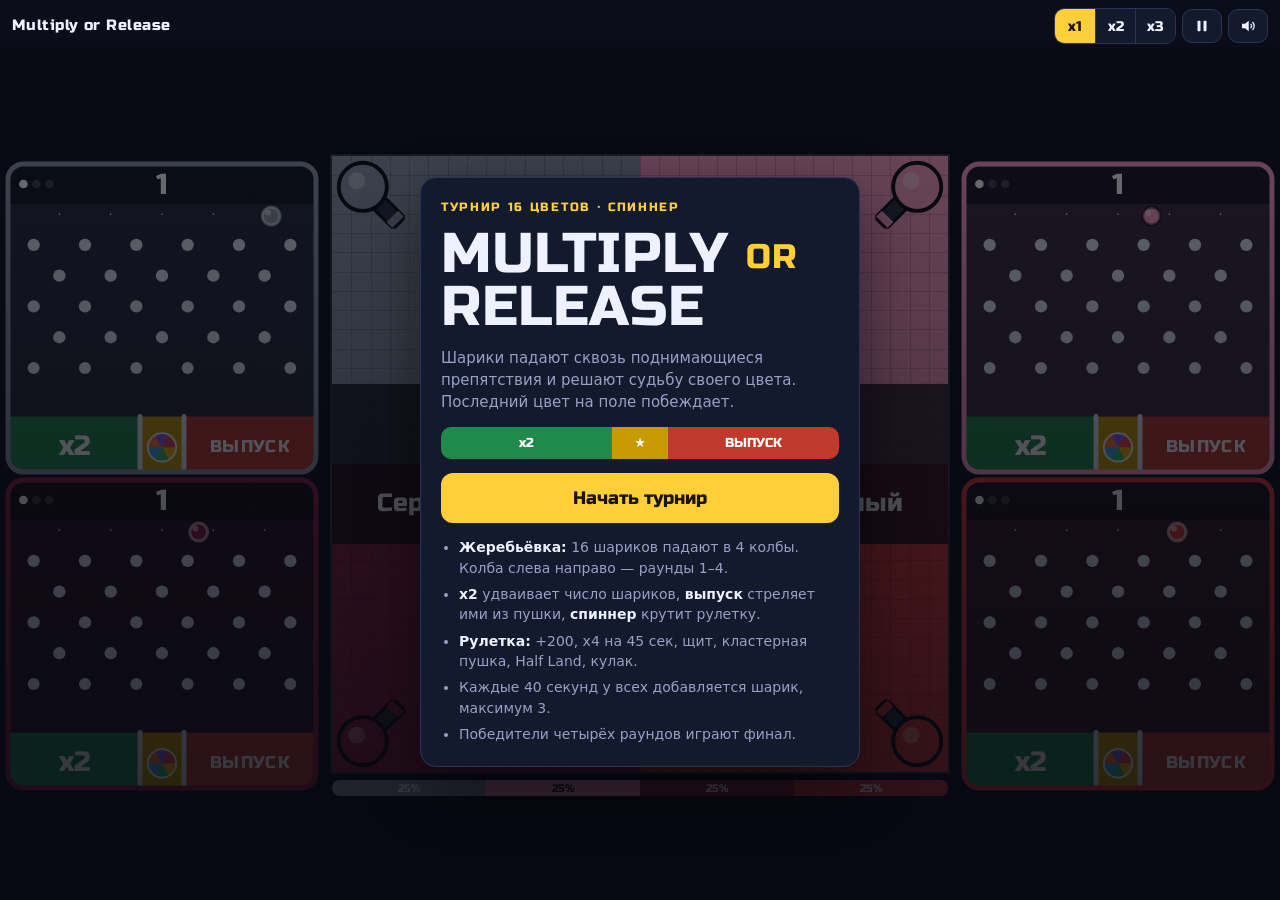
==== multiply-or-release/android/app/src/main/assets/index.html @ 70b0817a "Add Multiply or Release spinner tournament game for Android HTML5 canvas game wrapped in a full-scre" ====
<!doctype html>
<html lang="ru">
<head>
<meta charset="utf-8">
<meta name="viewport" content="width=device-width, initial-scale=1, maximum-scale=1, user-scalable=no, viewport-fit=cover">
<meta name="theme-color" content="#0b0e1a">
<title>Multiply or Release</title>
<style>
  /* Arcade night: one dark visual world, gold = spinner/prize accent. */
  @font-face {
    font-family: "Russo One";
    src: url("fonts/RussoOne-Regular.ttf") format("truetype");
    font-display: swap;
  }
  :root {
    --bg: #0b0e1a;
    --panel: #141a2e;
    --panel-2: #1b2340;
    --line: #2b3458;
    --fg: #eef1ff;
    --muted: #98a0c4;
    --gold: #ffcf3a;
    --gold-ink: #1a1405;
    --display: "Russo One", Roboto, "Segoe UI", system-ui, sans-serif;
    --body: Roboto, "Segoe UI", system-ui, -apple-system, sans-serif;
    color-scheme: dark;
  }
  * { box-sizing: border-box; }
  html, body { height: 100%; }
  body {
    margin: 0;
    background: var(--bg);
    color: var(--fg);
    font: 15px/1.45 var(--body);
    overflow: hidden;
    touch-action: manipulation;
    -webkit-user-select: none;
    user-select: none;
    -webkit-tap-highlight-color: transparent;
  }
  [hidden] { display: none !important; }
  canvas#cv { position: fixed; top: 0; left: 0; display: block; }

  /* ---------- HUD */
  #hud {
    position: fixed;
    top: 0; left: 0; right: 0;
    z-index: 10;
    display: flex;
    align-items: center;
    justify-content: space-between;
    gap: 10px;
    padding: calc(env(safe-area-inset-top, 0px) + 8px) 12px 8px;
    background: linear-gradient(var(--bg) 70%, rgba(11, 14, 26, 0));
  }
  .stage-wrap { display: flex; align-items: baseline; gap: 10px; min-width: 0; }
  #stage {
    font-family: var(--display);
    font-size: 15px;
    letter-spacing: 0.03em;
    white-space: nowrap;
    overflow: hidden;
    text-overflow: ellipsis;
  }
  #timer { color: var(--muted); font-variant-numeric: tabular-nums; font-size: 14px; }
  .controls { display: flex; align-items: center; gap: 6px; flex: none; }
  .speed { display: flex; border: 1px solid var(--line); border-radius: 10px; overflow: hidden; }
  .speed button, .icon {
    appearance: none;
    border: 0;
    background: var(--panel);
    color: var(--fg);
    font: 14px var(--display);
    height: 34px;
    min-width: 40px;
    padding: 0 8px;
    cursor: pointer;
  }
  .speed button + button { border-left: 1px solid var(--line); }
  .speed button.on { background: var(--gold); color: var(--gold-ink); }
  .icon { border: 1px solid var(--line); border-radius: 10px; display: grid; place-items: center; }
  .icon svg { width: 18px; height: 18px; fill: currentColor; }
  .icon .muted-x { display: none; }
  #btn-sound.off { color: var(--muted); }
  #btn-sound.off .muted-x { display: inline; }
  #btn-sound.off .wave { display: none; }
  #btn-pause.on { background: var(--gold); color: var(--gold-ink); }
  button:focus-visible { outline: 2px solid var(--gold); outline-offset: 2px; }

  /* ---------- overlays */
  .overlay {
    position: fixed;
    top: 0; right: 0; bottom: 0; left: 0;
    z-index: 5;
    display: flex;
    justify-content: center;
    align-items: flex-start;
    overflow-y: auto;
    padding: calc(env(safe-area-inset-top, 0px) + 60px) 16px calc(env(safe-area-inset-bottom, 0px) + 16px);
    background: rgba(6, 8, 16, 0.72);
  }
  #menu { background: linear-gradient(rgba(6, 8, 16, 0.55), rgba(6, 8, 16, 0.85)); }
  .card {
    width: 100%;
    max-width: 440px;
    margin-block: auto;
    background: var(--panel);
    border: 1px solid var(--line);
    border-radius: 16px;
    padding: 22px 20px;
    display: flex;
    flex-direction: column;
    gap: 14px;
    box-shadow: 0 20px 60px rgba(0, 0, 0, 0.45);
  }
  .card.wide { max-width: 760px; }
  .card.small { max-width: 320px; }
  .eyebrow {
    margin: 0;
    font: 12px var(--display);
    letter-spacing: 0.14em;
    text-transform: uppercase;
    color: var(--gold);
  }
  h1, h2, h3 { margin: 0; font-family: var(--display); font-weight: 400; text-wrap: balance; }
  h1 { font-size: 44px; font-size: clamp(36px, 11vw, 56px); line-height: 0.95; text-transform: uppercase; letter-spacing: 0.01em; }
  h1 span { color: var(--gold); font-size: 0.6em; vertical-align: 0.12em; }
  h2 { font-size: 24px; }
  .lead { margin: 0; color: var(--muted); }
  .lead b { color: var(--fg); font-weight: 600; }
  .slots { display: grid; grid-template-columns: 3fr 1fr 3fr; border-radius: 10px; overflow: hidden; font: 13px var(--display); text-align: center; }
  .slots span { padding: 8px 4px; color: #fff; }
  .slots .s-x2 { background: #1f8a4c; }
  .slots .s-spin { background: #c79a00; }
  .slots .s-rel { background: #c0392b; }
  .rules { margin: 0; padding-left: 18px; color: var(--muted); display: grid; gap: 6px; font-size: 14px; }
  .rules b { color: var(--fg); font-weight: 600; }
  button.primary, button.secondary {
    appearance: none;
    border: 0;
    border-radius: 12px;
    padding: 14px 20px;
    font: 18px var(--display);
    cursor: pointer;
    width: 100%;
  }
  button.primary { background: var(--gold); color: var(--gold-ink); }
  button.primary:active { transform: translateY(1px); filter: brightness(0.95); }
  button.secondary { background: transparent; color: var(--fg); border: 1px solid var(--line); }
  .row { display: flex; gap: 10px; flex-wrap: wrap; }
  .row > * { flex: 1 1 160px; }
  .col { display: grid; gap: 10px; }

  /* ---------- bracket */
  .groups { display: grid; grid-template-columns: repeat(auto-fit, minmax(150px, 1fr)); gap: 10px; }
  .group {
    background: var(--panel-2);
    border: 1px solid transparent;
    border-radius: 12px;
    padding: 10px 12px;
    display: grid;
    gap: 6px;
    align-content: start;
  }
  .group h3 { font-size: 13px; letter-spacing: 0.08em; text-transform: uppercase; color: var(--muted); }
  .group.current { border-color: var(--gold); }
  .group.current h3 { color: var(--gold); }
  .group.final { grid-column: 1 / -1; grid-template-columns: repeat(auto-fit, minmax(130px, 1fr)); }
  .group.final h3 { grid-column: 1 / -1; }
  .chip { display: flex; align-items: center; gap: 8px; font-size: 14px; min-width: 0; }
  .chip i { width: 14px; height: 14px; border-radius: 50%; flex: none; box-shadow: 0 0 0 1px rgba(255, 255, 255, 0.35); }
  .chip.win { font-weight: 700; color: var(--gold); }
  .chip.win::after { content: "★"; margin-left: auto; }
  .chip.out { opacity: 0.45; }
  .chip.empty { color: var(--muted); font-style: italic; font-size: 13px; }

  /* ---------- results */
  .podium { display: flex; justify-content: center; align-items: flex-end; gap: 10px; padding-top: 6px; }
  .step { display: flex; flex-direction: column; align-items: center; gap: 6px; width: 31%; max-width: 150px; min-width: 0; }
  .step i { width: 38px; height: 38px; border-radius: 50%; box-shadow: 0 0 0 3px rgba(255, 255, 255, 0.85), 0 6px 14px rgba(0, 0, 0, 0.4); }
  .step b { font-size: 14px; text-align: center; overflow-wrap: anywhere; }
  .step .block {
    width: 100%;
    display: grid;
    place-items: center;
    font: 26px var(--display);
    border-radius: 10px 10px 4px 4px;
    background: var(--panel-2);
    border: 1px solid var(--line);
  }
  .step.p1 .block { height: 96px; background: var(--gold); color: var(--gold-ink); border-color: var(--gold); }
  .step.p2 .block { height: 72px; }
  .step.p3 .block { height: 56px; }
  .step.p1 i { width: 48px; height: 48px; }
  .standings { list-style: none; margin: 0; padding: 0; display: grid; gap: 4px; }
  .standings li {
    display: grid;
    grid-template-columns: 30px 16px 1fr;
    column-gap: 10px;
    align-items: center;
    padding: 7px 10px;
    border-radius: 10px;
    background: var(--panel-2);
  }
  .standings li:nth-child(-n+3) { background: #262c4a; }
  .standings .pl { font: 16px var(--display); color: var(--gold); font-variant-numeric: tabular-nums; text-align: right; }
  .standings i { width: 16px; height: 16px; border-radius: 50%; box-shadow: 0 0 0 1px rgba(255, 255, 255, 0.35); }
  .standings .nm { font-weight: 600; min-width: 0; }
  .standings .info { grid-column: 3; color: var(--muted); font-size: 12.5px; }

  @media (min-width: 560px) {
    .standings li { grid-template-columns: 30px 16px minmax(110px, 1fr) auto; }
    .standings .info { grid-column: 4; text-align: right; }
  }
  @media (max-height: 520px) {
    .overlay { padding-top: calc(env(safe-area-inset-top, 0px) + 54px); }
    .card { padding: 16px 18px; gap: 10px; }
    h1 { font-size: 34px; }
    .menu-card .lead { font-size: 14px; }
  }
  @media (prefers-reduced-motion: reduce) {
    button.primary:active { transform: none; }
  }
</style>
</head>
<body>
<canvas id="cv" aria-label="Игровое поле"></canvas>

<header id="hud">
  <div class="stage-wrap"><span id="stage">Multiply or Release</span><span id="timer"></span></div>
  <div class="controls">
    <div class="speed" role="group" aria-label="Скорость игры">
      <button type="button" id="speed-1" data-speed="1">x1</button>
      <button type="button" id="speed-2" data-speed="2">x2</button>
      <button type="button" id="speed-3" data-speed="3">x3</button>
    </div>
    <button type="button" id="btn-pause" class="icon" aria-label="Пауза">
      <svg viewBox="0 0 24 24" aria-hidden="true"><rect x="6" y="5" width="4" height="14" rx="1"/><rect x="14" y="5" width="4" height="14" rx="1"/></svg>
    </button>
    <button type="button" id="btn-sound" class="icon" aria-label="Выключить звук">
      <svg viewBox="0 0 24 24" aria-hidden="true">
        <path d="M4 9h4l5-4v14l-5-4H4z"/>
        <path class="wave" d="M16 8.5a5 5 0 0 1 0 7l-1.2-1.2a3.3 3.3 0 0 0 0-4.6zM18.6 6a8.6 8.6 0 0 1 0 12l-1.2-1.2a6.9 6.9 0 0 0 0-9.6z"/>
        <path class="muted-x" d="M15.5 9.2l1.2-1.2 2.3 2.3 2.3-2.3 1.2 1.2-2.3 2.3 2.3 2.3-1.2 1.2-2.3-2.3-2.3 2.3-1.2-1.2 2.3-2.3z"/>
      </svg>
    </button>
  </div>
</header>

<section id="menu" class="overlay" aria-labelledby="menu-title">
  <div class="card menu-card">
    <p class="eyebrow">Турнир 16 цветов · спиннер</p>
    <h1 id="menu-title">Multiply <span>or</span><br>Release</h1>
    <p class="lead">Шарики падают сквозь поднимающиеся препятствия и решают судьбу своего цвета. Последний цвет на поле побеждает.</p>
    <div class="slots" aria-hidden="true"><span class="s-x2">x2</span><span class="s-spin">★</span><span class="s-rel">ВЫПУСК</span></div>
    <button type="button" id="btn-start" class="primary">Начать турнир</button>
    <ul class="rules">
      <li><b>Жеребьёвка:</b> 16 шариков падают в 4 колбы. Колба слева направо — раунды 1–4.</li>
      <li><b>x2</b> удваивает число шариков, <b>выпуск</b> стреляет ими из пушки, <b>спиннер</b> крутит рулетку.</li>
      <li><b>Рулетка:</b> +200, x4 на 45 сек, щит, кластерная пушка, Half Land, кулак.</li>
      <li>Каждые 40 секунд у всех добавляется шарик, максимум 3.</li>
      <li>Победители четырёх раундов играют финал.</li>
    </ul>
  </div>
</section>

<section id="bracket" class="overlay" hidden aria-labelledby="bracket-title">
  <div class="card wide">
    <p class="eyebrow">Турнирная сетка</p>
    <h2 id="bracket-title">Группы сформированы</h2>
    <div id="bracket-groups" class="groups"></div>
    <button type="button" id="btn-bracket-go" class="primary">Начать раунд 1</button>
  </div>
</section>

<section id="results" class="overlay" hidden aria-labelledby="results-title">
  <div class="card wide">
    <p class="eyebrow">Итоги турнира</p>
    <h2 id="results-title">Топ цветов</h2>
    <div id="podium" class="podium"></div>
    <ol id="standings" class="standings"></ol>
    <div class="row">
      <button type="button" id="btn-again" class="primary">Новый турнир</button>
      <button type="button" id="btn-results-menu" class="secondary">В меню</button>
    </div>
  </div>
</section>

<section id="pause" class="overlay" hidden aria-labelledby="pause-title">
  <div class="card small">
    <h2 id="pause-title">Пауза</h2>
    <div class="col">
      <button type="button" id="btn-resume" class="primary">Продолжить</button>
      <button type="button" id="btn-restart" class="secondary">Новый турнир</button>
      <button type="button" id="btn-menu" class="secondary">В меню</button>
    </div>
  </div>
</section>

<script src="js/core.js"></script>
<script src="js/physics.js"></script>
<script src="js/drawscene.js"></script>
<script src="js/battle.js"></script>
<script src="js/main.js"></script>
</body>
</html>
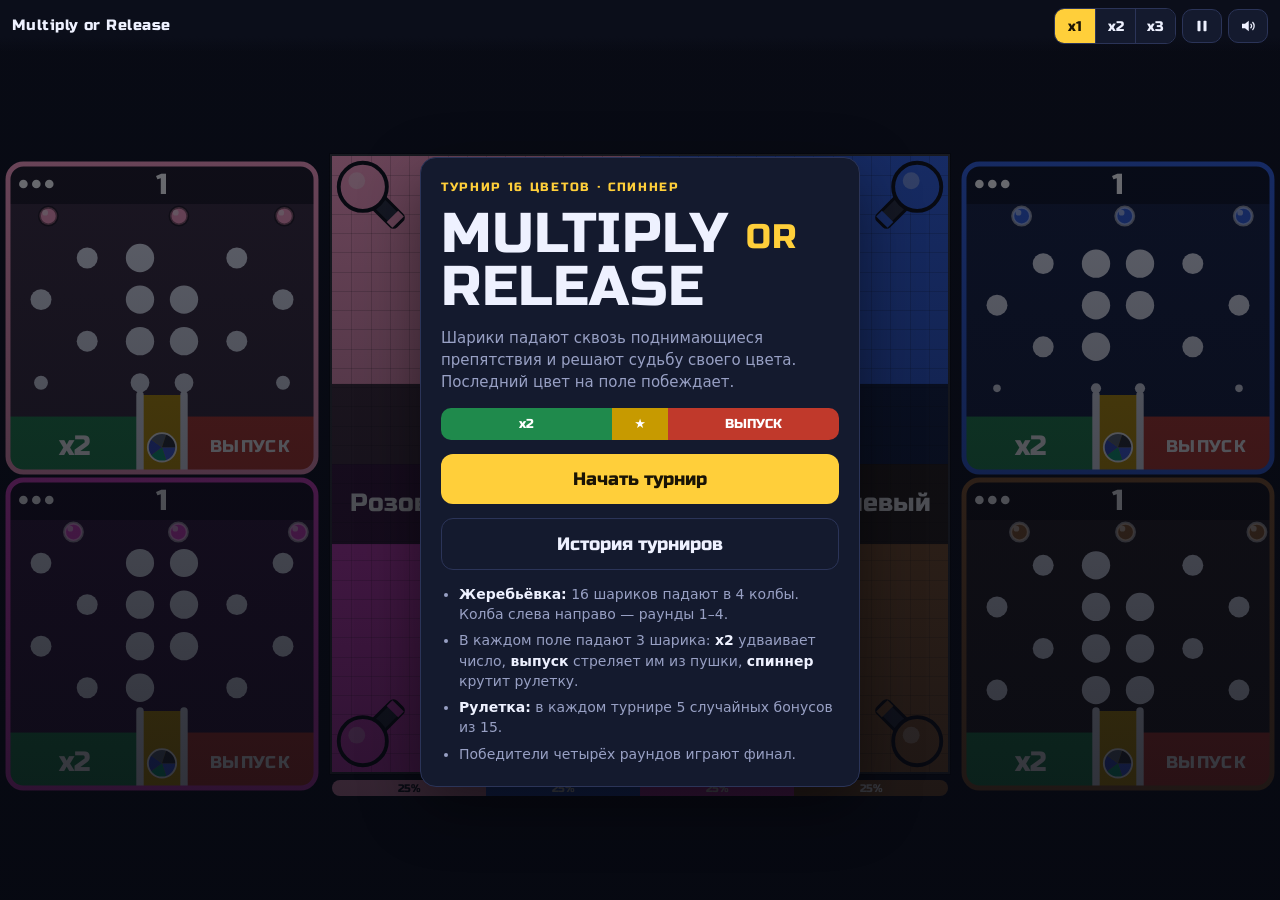
==== commit 015baecc: "Multiply or Release: bonus pool, new side boxes, draw auto-route, history - draw: once only one tube" ====
--- a/multiply-or-release/android/app/src/main/assets/index.html
+++ b/multiply-or-release/android/app/src/main/assets/index.html
@@ -216,8 +216,72 @@
     .overlay { padding-top: calc(env(safe-area-inset-top, 0px) + 54px); }
     .card { padding: 16px 18px; gap: 10px; }
     h1 { font-size: 34px; }
+    h2 { font-size: 20px; }
     .menu-card .lead { font-size: 14px; }
-  }
+    .group { padding: 8px 10px; gap: 4px; }
+    .chip { font-size: 13px; }
+    .bonus-row { font-size: 13px; }
+  }
+  /* ---------- bonuses */
+  .bonus-set { display: grid; gap: 8px; }
+  .bonus-set h3, h3.sub { font-size: 13px; letter-spacing: 0.08em; text-transform: uppercase; color: var(--muted); }
+  .bonus-list { display: grid; grid-template-columns: repeat(auto-fit, minmax(220px, 1fr)); gap: 6px 12px; }
+  .bonus-row { display: flex; align-items: center; gap: 10px; min-width: 0; font-size: 14px; }
+  .bonus-name { min-width: 0; }
+  .bonus {
+    flex: none;
+    display: inline-block;
+    min-width: 54px;
+    padding: 3px 7px;
+    border-radius: 6px;
+    font: 11px var(--display);
+    color: #fff;
+    text-align: center;
+    letter-spacing: 0.02em;
+    box-shadow: inset 0 0 0 1px rgba(255, 255, 255, 0.18);
+  }
+
+  /* ---------- history */
+  .head-row { display: flex; justify-content: space-between; align-items: flex-start; gap: 12px; }
+  button.small { width: auto; padding: 10px 14px; font-size: 14px; }
+  .hint { margin: 0; color: var(--muted); font-size: 13px; }
+  .medal {
+    display: inline-grid;
+    place-items: center;
+    min-width: 24px;
+    height: 22px;
+    padding: 0 6px;
+    border-radius: 11px;
+    font: 12px var(--display);
+    color: #1a1405;
+    font-variant-numeric: tabular-nums;
+  }
+  .medal.g { background: #ffcf3a; }
+  .medal.s { background: #cfd6e6; }
+  .medal.b { background: #d9965b; }
+  .fame li { grid-template-columns: 30px 16px 1fr; }
+  .fame .medals { grid-column: 3; display: flex; align-items: center; gap: 6px; flex-wrap: wrap; }
+  .fame .finals { color: var(--muted); font-size: 12.5px; margin-left: 4px; }
+  .history-list { display: grid; gap: 10px; }
+  .entry { background: var(--panel-2); border-radius: 12px; padding: 12px; display: grid; gap: 8px; }
+  .entry header { display: flex; justify-content: space-between; gap: 10px; color: var(--muted); font-size: 13px; }
+  .entry .num { font-family: var(--display); color: var(--gold); }
+  .entry-top { display: grid; grid-template-columns: repeat(auto-fit, minmax(130px, 1fr)); gap: 6px 12px; }
+  .entry-top .place { font: 13px var(--display); color: var(--muted); min-width: 12px; }
+  .entry-top .chip.champ { color: var(--gold); font-weight: 700; }
+  .entry-top .chip.champ .place { color: var(--gold); }
+  .entry-bonuses { display: flex; flex-wrap: wrap; gap: 4px; }
+  .entry details summary { cursor: pointer; color: var(--muted); font-size: 13px; }
+  .mini { margin: 8px 0 0; padding-left: 26px; display: grid; grid-template-columns: repeat(auto-fit, minmax(140px, 1fr)); gap: 4px 12px; font-size: 13px; }
+  .mini li { padding-left: 2px; }
+  .mini i { display: inline-block; width: 10px; height: 10px; border-radius: 50%; margin-right: 6px; vertical-align: 0; box-shadow: 0 0 0 1px rgba(255, 255, 255, 0.35); }
+  .confirm { display: grid; gap: 10px; padding: 12px; border-radius: 12px; border: 1px solid #ff6b6b; background: rgba(255, 77, 94, 0.08); }
+  button.danger { background: #ff4d5e; color: #fff; }
+  @media (min-width: 560px) {
+    .fame li { grid-template-columns: 30px 16px minmax(110px, 1fr) auto; }
+    .fame .medals { grid-column: 4; justify-content: flex-end; }
+  }
+
   @media (prefers-reduced-motion: reduce) {
     button.primary:active { transform: none; }
   }
@@ -254,11 +318,11 @@
     <p class="lead">Шарики падают сквозь поднимающиеся препятствия и решают судьбу своего цвета. Последний цвет на поле побеждает.</p>
     <div class="slots" aria-hidden="true"><span class="s-x2">x2</span><span class="s-spin">★</span><span class="s-rel">ВЫПУСК</span></div>
     <button type="button" id="btn-start" class="primary">Начать турнир</button>
+    <button type="button" id="btn-history" class="secondary">История турниров</button>
     <ul class="rules">
       <li><b>Жеребьёвка:</b> 16 шариков падают в 4 колбы. Колба слева направо — раунды 1–4.</li>
-      <li><b>x2</b> удваивает число шариков, <b>выпуск</b> стреляет ими из пушки, <b>спиннер</b> крутит рулетку.</li>
-      <li><b>Рулетка:</b> +200, x4 на 45 сек, щит, кластерная пушка, Half Land, кулак.</li>
-      <li>Каждые 40 секунд у всех добавляется шарик, максимум 3.</li>
+      <li>В каждом поле падают 3 шарика: <b>x2</b> удваивает число, <b>выпуск</b> стреляет им из пушки, <b>спиннер</b> крутит рулетку.</li>
+      <li><b>Рулетка:</b> в каждом турнире 5 случайных бонусов из 15.</li>
       <li>Победители четырёх раундов играют финал.</li>
     </ul>
   </div>
@@ -269,6 +333,10 @@
     <p class="eyebrow">Турнирная сетка</p>
     <h2 id="bracket-title">Группы сформированы</h2>
     <div id="bracket-groups" class="groups"></div>
+    <div class="bonus-set">
+      <h3>Бонусы спиннера в этом турнире</h3>
+      <div id="bracket-bonuses" class="bonus-list"></div>
+    </div>
     <button type="button" id="btn-bracket-go" class="primary">Начать раунд 1</button>
   </div>
 </section>
@@ -281,7 +349,37 @@
     <ol id="standings" class="standings"></ol>
     <div class="row">
       <button type="button" id="btn-again" class="primary">Новый турнир</button>
+      <button type="button" id="btn-results-history" class="secondary">История</button>
       <button type="button" id="btn-results-menu" class="secondary">В меню</button>
+    </div>
+  </div>
+</section>
+
+<section id="history" class="overlay" hidden aria-labelledby="history-title">
+  <div class="card wide">
+    <div class="head-row">
+      <div>
+        <p class="eyebrow">История турниров</p>
+        <h2 id="history-title">Результаты</h2>
+      </div>
+      <button type="button" id="btn-history-close" class="secondary small">Назад</button>
+    </div>
+    <p id="history-count" class="lead"></p>
+    <p id="history-empty" class="lead">Здесь появятся сыгранные турниры: дата, чемпион и все 16 мест. Сыграйте первый турнир.</p>
+    <div id="history-body" class="col">
+      <h3 class="sub">Зал славы</h3>
+      <p class="hint">Медали цвета: <span class="medal g">1</span> <span class="medal s">2</span> <span class="medal b">3</span> место.</p>
+      <ol id="fame" class="standings fame"></ol>
+      <h3 class="sub">Все турниры</h3>
+      <div id="history-list" class="history-list"></div>
+      <button type="button" id="btn-history-clear" class="secondary">Очистить историю</button>
+      <div id="clear-confirm" class="confirm" hidden>
+        <span>Удалить все записи истории?</span>
+        <div class="row">
+          <button type="button" id="btn-clear-yes" class="primary danger">Удалить</button>
+          <button type="button" id="btn-clear-no" class="secondary">Отмена</button>
+        </div>
+      </div>
     </div>
   </div>
 </section>
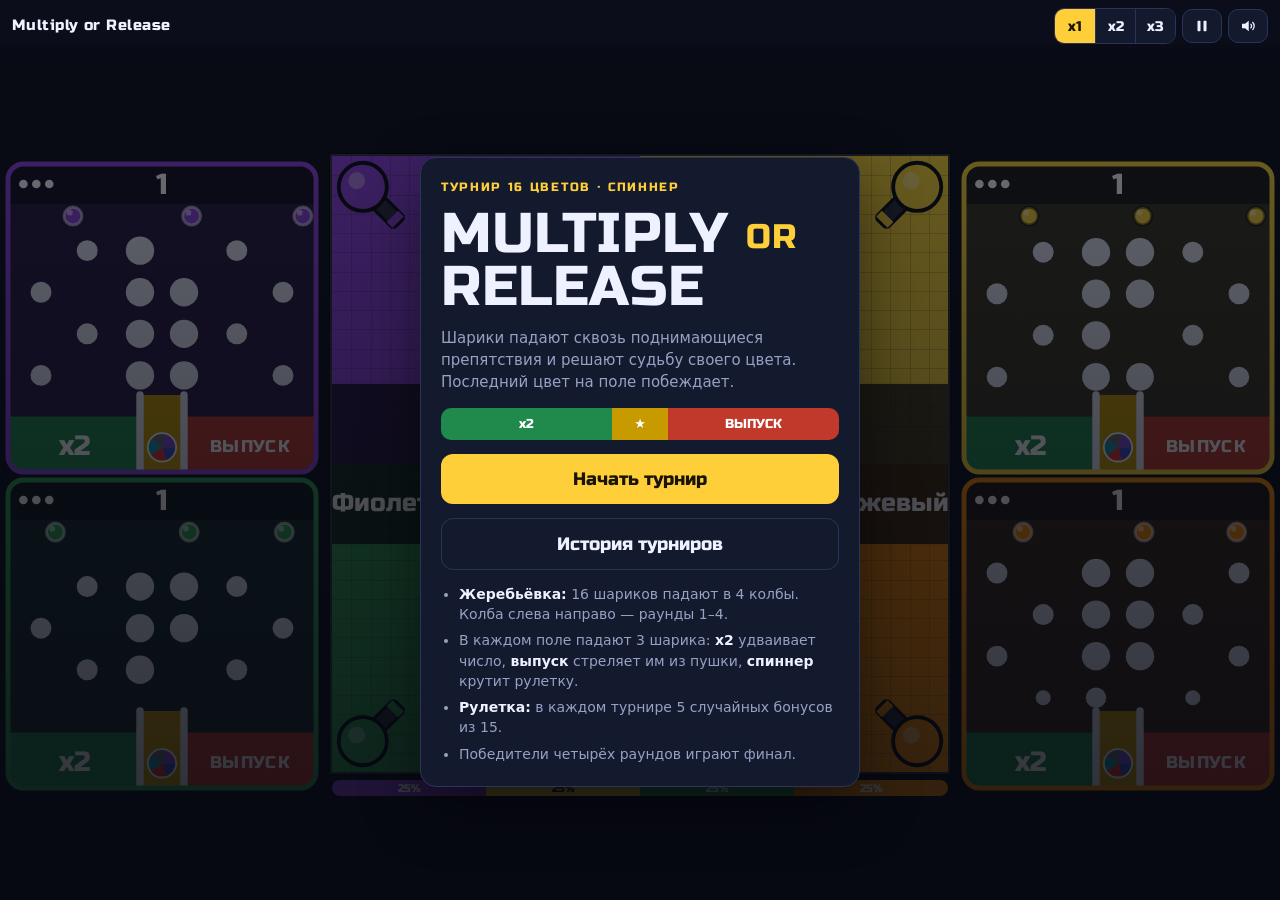
==== commit 25a6c036: "Multiply or Release: Top / bracket view of tournament results Results screen and history get a "Топ " ====
--- a/multiply-or-release/android/app/src/main/assets/index.html
+++ b/multiply-or-release/android/app/src/main/assets/index.html
@@ -221,7 +221,35 @@
     .group { padding: 8px 10px; gap: 4px; }
     .chip { font-size: 13px; }
     .bonus-row { font-size: 13px; }
-  }
+    .bracket-tree { max-width: 460px; }
+  }
+  /* ---------- results view toggle + bracket tree */
+  .head-row h2, .head-row h3 { align-self: center; }
+  .seg { display: inline-flex; flex: none; border: 1px solid var(--line); border-radius: 10px; overflow: hidden; }
+  .seg button {
+    appearance: none;
+    border: 0;
+    background: var(--panel-2);
+    color: var(--muted);
+    font: 14px var(--display);
+    padding: 8px 14px;
+    cursor: pointer;
+  }
+  .seg button + button { border-left: 1px solid var(--line); }
+  .seg button.on { background: var(--gold); color: var(--gold-ink); }
+  .tree-wrap { overflow-x: auto; -webkit-overflow-scrolling: touch; }
+  .bracket-tree { display: block; width: 100%; max-width: 620px; height: auto; margin: 0 auto; }
+  .bracket-tree .ln { stroke: #3a4366; stroke-width: 1.6; stroke-linecap: round; fill: none; }
+  .bracket-tree text { font-family: var(--body); font-size: 12px; fill: var(--fg); }
+  .bracket-tree text.out { fill: var(--muted); }
+  .bracket-tree text.win { font-weight: 700; }
+  .bracket-tree text.champ { fill: var(--gold); }
+  .bracket-tree text.pl { font-size: 10px; font-weight: 400; fill: var(--muted); font-variant-numeric: tabular-nums; }
+  .bracket-tree text.lbl { font-family: var(--display); font-size: 8px; letter-spacing: 0.08em; fill: var(--muted); }
+  .bracket-tree text.one { font-family: var(--display); font-size: 15px; fill: var(--gold); }
+  .bracket-tree .dot { stroke: rgba(255, 255, 255, 0.35); stroke-width: 1; }
+  .bracket-tree .crown { fill: var(--gold); stroke: #1a1405; stroke-width: 1.4; stroke-linejoin: round; }
+
   /* ---------- bonuses */
   .bonus-set { display: grid; gap: 8px; }
   .bonus-set h3, h3.sub { font-size: 13px; letter-spacing: 0.08em; text-transform: uppercase; color: var(--muted); }
@@ -242,7 +270,7 @@
   }
 
   /* ---------- history */
-  .head-row { display: flex; justify-content: space-between; align-items: flex-start; gap: 12px; }
+  .head-row { display: flex; flex-wrap: wrap; justify-content: space-between; align-items: flex-start; gap: 10px 12px; }
   button.small { width: auto; padding: 10px 14px; font-size: 14px; }
   .hint { margin: 0; color: var(--muted); font-size: 13px; }
   .medal {
@@ -344,9 +372,18 @@
 <section id="results" class="overlay" hidden aria-labelledby="results-title">
   <div class="card wide">
     <p class="eyebrow">Итоги турнира</p>
-    <h2 id="results-title">Топ цветов</h2>
-    <div id="podium" class="podium"></div>
-    <ol id="standings" class="standings"></ol>
+    <div class="head-row">
+      <h2 id="results-title">Топ цветов</h2>
+      <div class="seg" role="group" aria-label="Вид результатов">
+        <button type="button" id="results-view-top" data-view="top">Топ</button>
+        <button type="button" id="results-view-tree" data-view="tree">Сетка</button>
+      </div>
+    </div>
+    <div id="results-top" class="col">
+      <div id="podium" class="podium"></div>
+      <ol id="standings" class="standings"></ol>
+    </div>
+    <div id="results-tree" class="tree-wrap" hidden></div>
     <div class="row">
       <button type="button" id="btn-again" class="primary">Новый турнир</button>
       <button type="button" id="btn-results-history" class="secondary">История</button>
@@ -370,7 +407,13 @@
       <h3 class="sub">Зал славы</h3>
       <p class="hint">Медали цвета: <span class="medal g">1</span> <span class="medal s">2</span> <span class="medal b">3</span> место.</p>
       <ol id="fame" class="standings fame"></ol>
-      <h3 class="sub">Все турниры</h3>
+      <div class="head-row">
+        <h3 class="sub">Все турниры</h3>
+        <div class="seg" role="group" aria-label="Вид результатов">
+          <button type="button" id="history-view-top" data-view="top">Топ</button>
+          <button type="button" id="history-view-tree" data-view="tree">Сетка</button>
+        </div>
+      </div>
       <div id="history-list" class="history-list"></div>
       <button type="button" id="btn-history-clear" class="secondary">Очистить историю</button>
       <div id="clear-confirm" class="confirm" hidden>
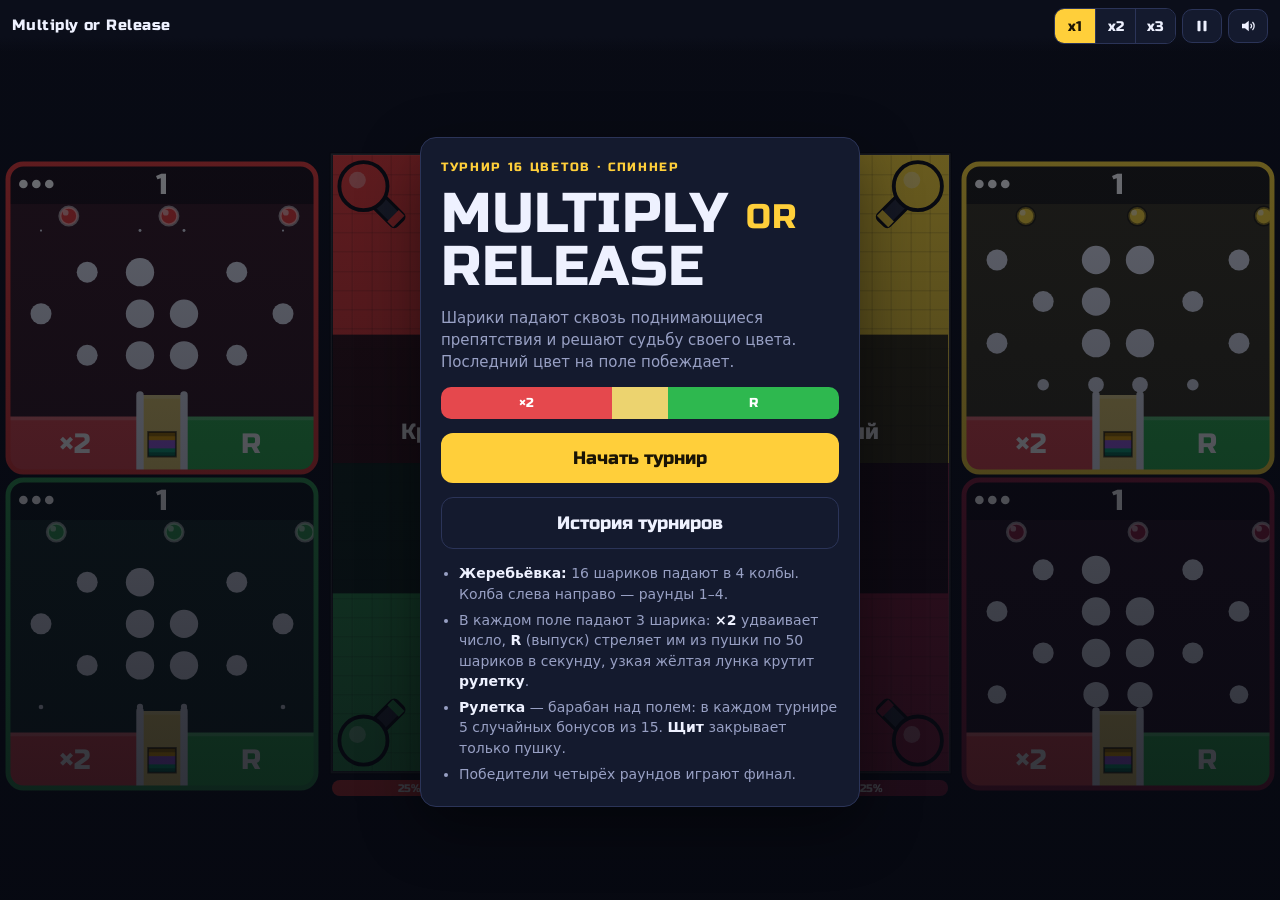
==== commit ab46bdcc: "Multiply or Release: rework the battle after the reference video - Shield now guards only the cannon" ====
--- a/multiply-or-release/android/app/src/main/assets/index.html
+++ b/multiply-or-release/android/app/src/main/assets/index.html
@@ -130,9 +130,9 @@
   .lead b { color: var(--fg); font-weight: 600; }
   .slots { display: grid; grid-template-columns: 3fr 1fr 3fr; border-radius: 10px; overflow: hidden; font: 13px var(--display); text-align: center; }
   .slots span { padding: 8px 4px; color: #fff; }
-  .slots .s-x2 { background: #1f8a4c; }
-  .slots .s-spin { background: #c79a00; }
-  .slots .s-rel { background: #c0392b; }
+  .slots .s-x2 { background: #e5484d; }
+  .slots .s-spin { background: #ecd36f; }
+  .slots .s-rel { background: #2eb84f; }
   .rules { margin: 0; padding-left: 18px; color: var(--muted); display: grid; gap: 6px; font-size: 14px; }
   .rules b { color: var(--fg); font-weight: 600; }
   button.primary, button.secondary {
@@ -221,7 +221,7 @@
     .group { padding: 8px 10px; gap: 4px; }
     .chip { font-size: 13px; }
     .bonus-row { font-size: 13px; }
-    .bracket-tree { max-width: 460px; }
+    .tree-wrap .bracket-tree { max-width: 460px; }
   }
   /* ---------- results view toggle + bracket tree */
   .head-row h2, .head-row h3 { align-self: center; }
@@ -344,13 +344,13 @@
     <p class="eyebrow">Турнир 16 цветов · спиннер</p>
     <h1 id="menu-title">Multiply <span>or</span><br>Release</h1>
     <p class="lead">Шарики падают сквозь поднимающиеся препятствия и решают судьбу своего цвета. Последний цвет на поле побеждает.</p>
-    <div class="slots" aria-hidden="true"><span class="s-x2">x2</span><span class="s-spin">★</span><span class="s-rel">ВЫПУСК</span></div>
+    <div class="slots" aria-hidden="true"><span class="s-x2">×2</span><span class="s-spin"></span><span class="s-rel">R</span></div>
     <button type="button" id="btn-start" class="primary">Начать турнир</button>
     <button type="button" id="btn-history" class="secondary">История турниров</button>
     <ul class="rules">
       <li><b>Жеребьёвка:</b> 16 шариков падают в 4 колбы. Колба слева направо — раунды 1–4.</li>
-      <li>В каждом поле падают 3 шарика: <b>x2</b> удваивает число, <b>выпуск</b> стреляет им из пушки, <b>спиннер</b> крутит рулетку.</li>
-      <li><b>Рулетка:</b> в каждом турнире 5 случайных бонусов из 15.</li>
+      <li>В каждом поле падают 3 шарика: <b>×2</b> удваивает число, <b>R</b> (выпуск) стреляет им из пушки по 50 шариков в секунду, узкая жёлтая лунка крутит <b>рулетку</b>.</li>
+      <li><b>Рулетка</b> — барабан над полем: в каждом турнире 5 случайных бонусов из 15. <b>Щит</b> закрывает только пушку.</li>
       <li>Победители четырёх раундов играют финал.</li>
     </ul>
   </div>
